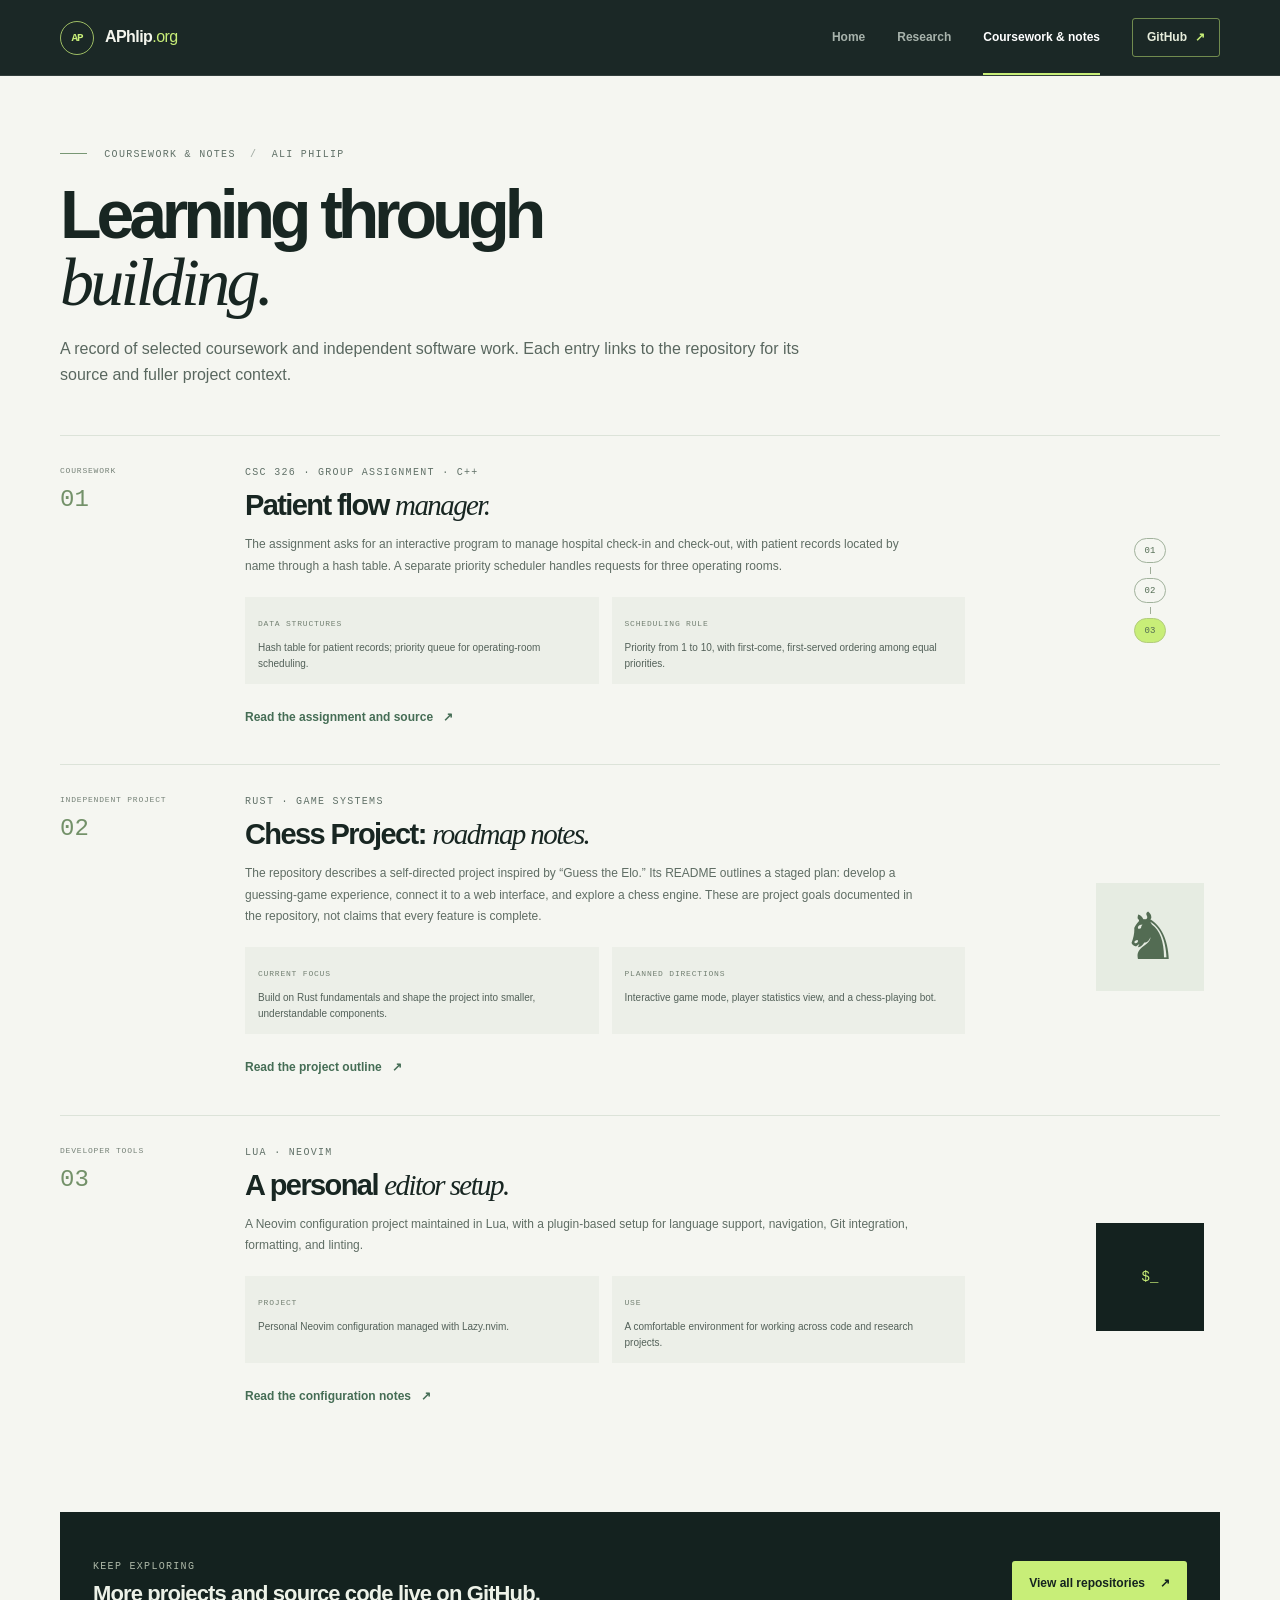
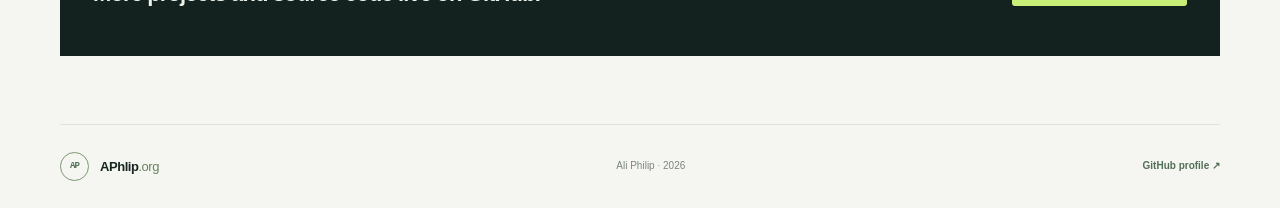
==== coursework.html @ 54583683 "Publish portfolio at account homepage" ====
<!doctype html>
<html lang="en">
<head>
  <meta charset="utf-8">
  <meta name="viewport" content="width=device-width, initial-scale=1">
  <meta name="theme-color" content="#14221f">
  <meta name="description" content="Ali Philip's selected coursework and independent project notes.">
  <title>Coursework &amp; Notes — APhlip.org</title>
  <link rel="stylesheet" href="styles.css">
  <script src="site.js" defer></script>
</head>
<body>
  <a class="skip-link" href="#main">Skip to content</a>
  <header class="site-header"><div class="header-inner">
    <a class="brand" href="index.html" aria-label="APhlip.org home"><span class="brand-mark">AP</span><span>APhlip<span class="brand-dot">.org</span></span></a>
    <button class="menu-toggle" type="button" aria-expanded="false" aria-controls="primary-nav"><span class="menu-icon" aria-hidden="true"></span><span class="sr-only">Toggle navigation</span></button>
    <nav class="primary-nav" id="primary-nav" aria-label="Main navigation"><a class="nav-link" href="index.html">Home</a><a class="nav-link" href="research.html">Research</a><a class="nav-link current" aria-current="page" href="coursework.html">Coursework &amp; notes</a><a class="nav-github" href="https://github.com/AliPhilip05" target="_blank" rel="noopener noreferrer">GitHub <span aria-hidden="true">↗</span></a></nav>
  </div></header>

  <main id="main">
    <section class="page-hero page-width compact-hero">
      <p class="eyebrow"><span class="eyebrow-rule"></span> COURSEWORK &amp; NOTES <span class="eyebrow-sep">/</span> ALI PHILIP</p>
      <h1>Learning through<br><em>building.</em></h1>
      <p class="hero-lede">A record of selected coursework and independent software work. Each entry links to the repository for its source and fuller project context.</p>
    </section>

    <section class="notes-list page-width">
      <article class="note-entry" id="patients">
        <div class="note-index"><span>COURSEWORK</span><strong>01</strong></div>
        <div class="note-content"><p class="eyebrow">CSC 326 · GROUP ASSIGNMENT · C++</p><h2>Patient flow <em>manager.</em></h2><p>The assignment asks for an interactive program to manage hospital check-in and check-out, with patient records located by name through a hash table. A separate priority scheduler handles requests for three operating rooms.</p>
          <div class="note-details"><div><span class="detail-label">DATA STRUCTURES</span><p>Hash table for patient records; priority queue for operating-room scheduling.</p></div><div><span class="detail-label">SCHEDULING RULE</span><p>Priority from 1 to 10, with first-come, first-served ordering among equal priorities.</p></div></div>
          <a class="text-link" href="https://github.com/AliPhilip05/Patients-Managment" target="_blank" rel="noopener noreferrer">Read the assignment and source <span aria-hidden="true">↗</span></a>
        </div>
        <div class="note-symbol note-symbol-queue" aria-hidden="true"><span>01</span><i></i><span>02</span><i></i><span>03</span></div>
      </article>

      <article class="note-entry" id="chess">
        <div class="note-index"><span>INDEPENDENT PROJECT</span><strong>02</strong></div>
        <div class="note-content"><p class="eyebrow">RUST · GAME SYSTEMS</p><h2>Chess Project: <em>roadmap notes.</em></h2><p>The repository describes a self-directed project inspired by “Guess the Elo.” Its README outlines a staged plan: develop a guessing-game experience, connect it to a web interface, and explore a chess engine. These are project goals documented in the repository, not claims that every feature is complete.</p>
          <div class="note-details"><div><span class="detail-label">CURRENT FOCUS</span><p>Build on Rust fundamentals and shape the project into smaller, understandable components.</p></div><div><span class="detail-label">PLANNED DIRECTIONS</span><p>Interactive game mode, player statistics view, and a chess-playing bot.</p></div></div>
          <a class="text-link" href="https://github.com/AliPhilip05/ChessProject" target="_blank" rel="noopener noreferrer">Read the project outline <span aria-hidden="true">↗</span></a>
        </div>
        <div class="note-symbol note-symbol-chess" aria-hidden="true">♞</div>
      </article>

      <article class="note-entry" id="tools">
        <div class="note-index"><span>DEVELOPER TOOLS</span><strong>03</strong></div>
        <div class="note-content"><p class="eyebrow">LUA · NEOVIM</p><h2>A personal <em>editor setup.</em></h2><p>A Neovim configuration project maintained in Lua, with a plugin-based setup for language support, navigation, Git integration, formatting, and linting.</p>
          <div class="note-details"><div><span class="detail-label">PROJECT</span><p>Personal Neovim configuration managed with Lazy.nvim.</p></div><div><span class="detail-label">USE</span><p>A comfortable environment for working across code and research projects.</p></div></div>
          <a class="text-link" href="https://github.com/AliPhilip05/vim-settings" target="_blank" rel="noopener noreferrer">Read the configuration notes <span aria-hidden="true">↗</span></a>
        </div>
        <div class="note-symbol note-symbol-editor" aria-hidden="true"><span>$_</span></div>
      </article>
    </section>

    <section class="notes-footer-callout page-width"><div><p class="eyebrow">KEEP EXPLORING</p><h2>More projects and source code live on GitHub.</h2></div><a class="button button-light" href="https://github.com/AliPhilip05?tab=repositories" target="_blank" rel="noopener noreferrer">View all repositories <span aria-hidden="true">↗</span></a></section>
  </main>
  <footer class="site-footer page-width"><a class="brand footer-brand" href="index.html"><span class="brand-mark">AP</span><span>APhlip<span class="brand-dot">.org</span></span></a><span>Ali Philip <span class="footer-sep">·</span> <span id="year">2026</span></span><a href="https://github.com/AliPhilip05" target="_blank" rel="noopener noreferrer">GitHub profile <span aria-hidden="true">↗</span></a></footer>
</body>
</html>
---- styles.css ----
:root {
  --ink:#182622;
  --ink-2:#35443e;
  --muted:#66736c;
  --quiet:#8a968f;
  --paper:#f5f6f1;
  --white:#fffefa;
  --line:#dce3d9;
  --dark:#14221f;
  --dark-2:#1c302b;
  --lime:#c8ee78;
  --green:#456d55;
  --mint:#d8e6dc;
  --serif:Georgia,"Times New Roman",serif;
  --sans:"DM Sans",Inter,-apple-system,BlinkMacSystemFont,"Segoe UI",sans-serif;
  --mono:"SFMono-Regular",Consolas,"Liberation Mono",monospace;
  --width:1160px
}
* {
  box-sizing:border-box
}
html {
  scroll-behavior:smooth;
  scroll-padding-top:92px
}
body {
  margin:0;
  background:var(--paper);
  color:var(--ink);
  font:15px/1.65 var(--sans);
  -webkit-font-smoothing:antialiased
}
a {
  color:inherit
}
.page-width {
  width:min(var(--width),calc(100% - 64px));
  margin-inline:auto
}
.sr-only {
  position:absolute;
  width:1px;
  height:1px;
  padding:0;
  margin:-1px;
  overflow:hidden;
  clip:rect(0,0,0,0);
  white-space:nowrap;
  border:0
}
.skip-link {
  position:fixed;
  z-index:100;
  top:12px;
  left:12px;
  padding:10px 14px;
  background:var(--lime);
  color:var(--dark);
  transform:translateY(-160%)
}
.skip-link:focus {
  transform:translateY(0)
}
.site-header {
  height:76px;
  position:sticky;
  top:0;
  z-index:20;
  background:rgba(20,34,31,.97);
  color:#f4f5ed;
  border-bottom:1px solid rgba(255,255,255,.1);
  backdrop-filter:blur(14px)
}
.header-inner {
  width:min(var(--width),calc(100% - 64px));
  height:100%;
  margin:auto;
  display:flex;
  align-items:center
}
.brand {
  display:inline-flex;
  align-items:center;
  gap:11px;
  color:inherit;
  text-decoration:none;
  font-size:16px;
  font-weight:750;
  letter-spacing:-.035em
}
.brand-mark {
  width:34px;
  height:34px;
  display:grid;
  place-items:center;
  border:1px solid rgba(200,238,120,.75);
  border-radius:50%;
  color:var(--lime);
  font:600 11px var(--mono);
  letter-spacing:-.1em
}
.brand-dot {
  color:var(--lime);
  font-weight:500
}
.primary-nav {
  height:100%;
  margin-left:auto;
  display:flex;
  align-items:center;
  gap:32px
}
.nav-link,.nav-github {
  height:100%;
  display:flex;
  align-items:center;
  text-decoration:none;
  font-size:12px;
  font-weight:600;
  color:#a8b3ac;
  transition:color .2s
}
.nav-link:hover,.nav-link.current,.nav-github:hover {
  color:#fff
}
.nav-link.current {
  position:relative
}
.nav-link.current:after {
  content:"";
  position:absolute;
  bottom:0;
  left:0;
  right:0;
  height:2px;
  background:var(--lime)
}
.nav-github {
  height:auto;
  padding:9px 14px;
  border:1px solid rgba(200,238,120,.5);
  border-radius:3px;
  color:#e7eddc;
  gap:8px
}
.nav-github span {
  color:var(--lime)
}
.menu-toggle {
  display:none
}
.hero {
  min-height:540px;
  padding-top:83px;
  padding-bottom:84px;
  display:grid;
  grid-template-columns:1fr .83fr;
  gap:9%;
  align-items:center
}
.eyebrow {
  margin:0 0 19px;
  color:#617168;
  font:10px/1.4 var(--mono);
  letter-spacing:.13em
}
.eyebrow-rule {
  display:inline-block;
  width:27px;
  height:1px;
  margin:0 10px 3px 0;
  background:#789774
}
.eyebrow-sep {
  padding-inline:7px;
  color:#9da89f
}
.hero h1,.page-hero h1 {
  margin:0;
  color:var(--ink);
  font-size:clamp(49px,6.2vw,77px);
  font-weight:550;
  letter-spacing:-.075em;
  line-height:.99
}
.hero h1 em,.page-hero h1 em,.section-heading h2 em,.research-article h2 em,.note-content h2 em {
  font-family:var(--serif);
  font-weight:400;
  letter-spacing:-.055em
}
.hero-lede {
  max-width:545px;
  margin:25px 0 26px;
  color:#59675f;
  font-size:17px;
  line-height:1.65
}
.hero-actions {
  display:flex;
  align-items:center;
  gap:25px;
  flex-wrap:wrap
}
.button {
  min-height:45px;
  padding:0 17px;
  display:inline-flex;
  align-items:center;
  justify-content:center;
  gap:15px;
  border-radius:3px;
  text-decoration:none;
  font-size:12px;
  font-weight:650;
  transition:transform .2s,background .2s
}
.button:hover {
  transform:translateY(-2px)
}
.button-dark {
  background:var(--dark);
  color:#f4f5ed
}
.button-dark span {
  color:var(--lime)
}
.button-light {
  background:var(--lime);
  color:var(--dark)
}
.button-light:hover {
  background:#d6f493
}
.text-link {
  display:inline-flex;
  align-items:center;
  gap:10px;
  text-decoration:none;
  color:var(--green);
  font-size:12px;
  font-weight:700
}
.text-link:hover,.card-links a:hover {
  color:#263d31
}
.hero-footnote {
  margin-top:53px;
  color:#7b887f;
  font:10px var(--mono);
  letter-spacing:.06em
}
.status-mark {
  display:inline-block;
  width:6px;
  height:6px;
  margin:0 9px 1px 0;
  border-radius:50%;
  background:#84a45f;
  box-shadow:0 0 0 4px #e3eadc
}
.hero-art {
  position:relative;
  height:355px;
  overflow:hidden;
  background:linear-gradient(145deg,#1c302b,#101a18);
  color:#dfe8d8;
  border:1px solid rgba(255,255,255,.08);
  border-radius:3px
}
.code-art:before {
  content:"";
  position:absolute;
  inset:0;
  pointer-events:none;
  background-image:linear-gradient(rgba(255,255,255,.025) 1px,transparent 1px),linear-gradient(90deg,rgba(255,255,255,.025) 1px,transparent 1px);
  background-size:27px 27px;
  mask-image:linear-gradient(to bottom,black,transparent 80%)
}
.code-window-top {
  position:relative;
  z-index:1;
  height:54px;
  padding:0 20px;
  display:flex;
  align-items:center;
  border-bottom:1px solid rgba(255,255,255,.1)
}
.window-dots {
  display:flex;
  gap:5px
}
.window-dots i {
  width:6px;
  height:6px;
  border-radius:50%;
  background:#60746a
}
.window-dots i:first-child {
  background:#d28b72
}
.window-dots i:nth-child(2) {
  background:#d2b474
}
.window-dots i:nth-child(3) {
  background:#85a77b
}
.code-tab {
  align-self:stretch;
  margin-left:17px;
  padding:0 12px;
  display:flex;
  align-items:center;
  gap:8px;
  border-bottom:1px solid var(--lime);
  background:rgba(255,255,255,.04);
  color:#e1e9dc;
  font:9px var(--mono)
}
.language-symbol {
  width:15px;
  height:15px;
  display:grid;
  place-items:center;
  border-radius:3px;
  background:#a8563a;
  color:#fff1e8;
  font:8px var(--mono)
}
.language-tag {
  margin-left:auto;
  color:#91a398;
  font:8px var(--mono);
  letter-spacing:.09em
}
.code-editor {
  position:relative;
  z-index:1;
  padding:19px 22px 0;
  display:grid;
  grid-template-columns:24px 1fr;
  gap:14px
}
.code-gutter {
  padding-top:1px;
  display:flex;
  flex-direction:column;
  gap:0;
  color:#5f7469;
  font:9px/1.7 var(--mono);
  text-align:right
}
.code-block {
  margin:0;
  overflow:hidden;
  color:#d4e0d4;
  font:9px/1.7 var(--mono);
  white-space:pre
}
.code-block code {
  font:inherit
}
.code-purple {
  color:#c4a6e8
}
.code-blue {
  color:#9dcbe0
}
.code-string {
  color:#c9df91
}
.terminal-preview {
  position:relative;
  z-index:1;
  height:34px;
  margin:12px 22px 0 60px;
  padding:0 10px;
  display:flex;
  align-items:center;
  gap:13px;
  background:rgba(7,14,12,.55);
  border:1px solid rgba(255,255,255,.08);
  color:#8d9f92;
  font:8px var(--mono)
}
.terminal-preview strong {
  color:#d8e5d7;
  font:inherit
}
.terminal-output {
  margin-left:auto;
  display:flex;
  align-items:center;
  gap:6px
}
.terminal-output b {
  color:var(--lime);
  font-size:7px
}
.art-caption {
  position:absolute;
  right:22px;
  bottom:16px;
  left:22px;
  padding-top:10px;
  display:flex;
  justify-content:space-between;
  border-top:1px solid rgba(255,255,255,.15);
  color:#a8b8aa;
  font:8px var(--mono);
  letter-spacing:.1em
}
.selected-work {
  padding-top:25px;
  padding-bottom:76px;
  border-top:1px solid var(--line)
}
.section-heading {
  display:flex;
  align-items:end;
  justify-content:space-between;
  margin-bottom:25px
}
.section-heading .eyebrow {
  margin-bottom:11px
}
.section-heading h2,.research-article h2,.note-content h2 {
  margin:0;
  font-size:35px;
  line-height:1.13;
  font-weight:550;
  letter-spacing:-.055em
}
.heading-link {
  margin-bottom:8px
}
.project-grid {
  display:grid;
  grid-template-columns:repeat(3,minmax(0,1fr));
  gap:17px
}
.project-card {
  min-height:416px;
  position:relative;
  padding:20px 21px 18px;
  display:flex;
  flex-direction:column;
  background:var(--white);
  border:1px solid var(--line);
  border-radius:3px;
  transition:transform .22s,border-color .22s,box-shadow .22s
}
.project-card:hover {
  transform:translateY(-4px);
  border-color:#bfcec0;
  box-shadow:0 12px 24px rgba(28,48,43,.06)
}
.project-featured {
  background:#f0f3ec
}
.project-meta {
  display:flex;
  justify-content:space-between;
  align-items:center;
  color:#7a877d;
  font:9px var(--mono);
  letter-spacing:.08em
}
.project-number {
  color:#526f59
}
.project-art {
  height:112px;
  margin:18px 0 14px;
  position:relative;
  overflow:hidden;
  display:flex;
  align-items:center;
  justify-content:center;
  background:#e7ede3
}
.project-art-galaxy {
  background:radial-gradient(ellipse at center,#dbe8cf 0,#e7ede3 47%,#e7ede3 100%)
}
.mini-orbit {
  position:absolute;
  width:150px;
  height:50px;
  border:1px solid #91a989;
  border-radius:50%;
  transform:rotate(-18deg)
}
.mini-orbit:after {
  content:"";
  position:absolute;
  inset:-15px -20px;
  border:1px solid rgba(102,139,107,.45);
  border-radius:50%;
  transform:rotate(33deg)
}
.mini-core {
  position:absolute;
  width:17px;
  height:17px;
  border-radius:50%;
  background:#6c8a5d;
  box-shadow:0 0 18px #a2bd7c
}
.mini-point {
  position:absolute;
  top:23px;
  right:31%;
  width:5px;
  height:5px;
  background:#506c54;
  border-radius:50%
}
.project-art-chess {
  gap:0;
  background:#e7e8df;
  color:#293a32
}
.project-art-chess>span {
  font-size:53px;
  line-height:1;
  font-family:serif
}
.project-art-chess i {
  width:22px;
  height:22px;
  margin-left:-4px;
  background:#b8c6b1
}
.project-art-chess i:nth-of-type(2) {
  background:#dbe4d7
}
.project-art-chess i:nth-of-type(3) {
  background:#8ea38c
}
.project-art-chess i:nth-of-type(4) {
  background:#dbe4d7
}
.project-art-queue {
  gap:8px;
  background:#e7ede3
}
.queue-node {
  width:37px;
  height:37px;
  display:grid;
  place-items:center;
  border:1px solid #9eafa0;
  border-radius:50%;
  color:#48614e;
  font:9px var(--mono)
}
.queue-node-accent {
  background:#c8ee78;
  border-color:#a4c467
}
.queue-line {
  width:27px;
  height:1px;
  background:#a1b09e
}
.project-card h3 {
  margin:0 0 9px;
  font-size:19px;
  line-height:1.28;
  font-weight:650;
  letter-spacing:-.035em
}
.project-card>p {
  margin:0;
  color:#68756d;
  font-size:12px;
  line-height:1.6
}
.tag-list {
  display:flex;
  flex-wrap:wrap;
  gap:6px;
  margin-top:14px
}
.tag-list span {
  padding:4px 7px;
  border:1px solid #dce4d9;
  color:#718074;
  font:8px var(--mono);
  letter-spacing:.02em
}
.card-links {
  margin-top:auto;
  padding-top:16px;
  display:flex;
  justify-content:space-between;
  gap:12px;
  border-top:1px solid #e2e7e0
}
.card-links a {
  color:#506e56;
  text-decoration:none;
  font-size:10px;
  font-weight:700;
  white-space:nowrap
}
.card-links a span {
  color:#7a9a63
}
.crosslink {
  min-height:190px;
  margin-bottom:65px;
  padding:33px 39px;
  display:flex;
  align-items:center;
  gap:25px;
  background:var(--dark);
  color:#edf2e8;
  border-radius:3px
}
.crosslink-mark {
  flex:0 0 58px;
  width:58px;
  height:58px;
  display:grid;
  place-items:center;
  border:1px solid rgba(200,238,120,.55);
  border-radius:50%;
  color:var(--lime);
  font:20px var(--serif)
}
.crosslink-mark span {
  font:10px var(--mono)
}
.crosslink-copy {
  flex:1
}
.crosslink-copy .eyebrow {
  margin:0 0 8px;
  color:#adbbab
}
.crosslink-copy h2,.notes-footer-callout h2 {
  margin:0;
  font-size:24px;
  line-height:1.2;
  font-weight:550;
  letter-spacing:-.04em
}
.crosslink-copy>p:last-child {
  margin:7px 0 0;
  color:#aab7aa;
  font-size:12px
}
.crosslink-actions {
  flex:none;
  display:flex;
  flex-direction:column;
  align-items:flex-start;
  gap:10px
}
.crosslink .button {
  flex:none
}
.crosslink-repo-link {
  color:#c4d1bf;
  font-size:10px;
  font-weight:650;
  text-decoration:none
}
.crosslink-repo-link:hover {
  color:var(--lime)
}
.next-steps {
  margin-bottom:71px;
  display:grid;
  grid-template-columns:1fr 1fr;
  gap:16px
}
.next-card {
  min-height:110px;
  padding:18px 46px 18px 20px;
  position:relative;
  display:flex;
  flex-direction:column;
  justify-content:center;
  gap:7px;
  background:#ebefe8;
  border:1px solid var(--line);
  text-decoration:none;
  transition:background .2s
}
.next-card:hover {
  background:#e3eadf
}
.next-index {
  color:#718075;
  font:9px var(--mono);
  letter-spacing:.1em
}
.next-card strong {
  font-size:14px;
  font-weight:600
}
.next-arrow {
  position:absolute;
  right:19px;
  top:22px;
  color:#688160
}
.site-footer {
  min-height:84px;
  padding-block:18px;
  display:flex;
  align-items:center;
  justify-content:space-between;
  gap:20px;
  border-top:1px solid var(--line);
  color:#7a867e;
  font-size:10px
}
.footer-brand {
  color:var(--ink);
  font-size:13px
}
.footer-brand .brand-mark {
  width:29px;
  height:29px;
  border-color:#7c9872;
  color:#526e53;
  font-size:9px
}
.footer-brand .brand-dot {
  color:#688160
}
.site-footer>a:last-child {
  color:#536e57;
  text-decoration:none;
  font-weight:600
}
.footer-sep {
  color:#a0aaa1
}
.page-hero {
  padding-top:72px;
  padding-bottom:46px
}
.page-hero h1 {
  font-size:clamp(47px,5.6vw,68px)
}
.page-hero .hero-lede {
  max-width:740px;
  margin-top:19px;
  font-size:16px
}
.page-hero .hero-actions {
  margin-top:24px
}
.research-stats {
  margin-top:47px;
  padding-top:20px;
  display:grid;
  grid-template-columns:1fr 1fr 1fr;
  border-top:1px solid var(--line)
}
.research-stats>div {
  min-height:68px;
  padding:0 20px;
  display:flex;
  flex-direction:column;
  gap:4px;
  border-left:1px solid var(--line)
}
.research-stats>div:first-child {
  padding-left:0;
  border:0
}
.research-stats strong {
  font:20px var(--mono);
  color:#46654d
}
.research-stats span {
  color:#768278;
  font-size:10px
}
.research-stats>div:last-child strong {
  font-size:13px;
  letter-spacing:.04em;
  padding-top:4px
}
.research-layout {
  padding-top:12px;
  padding-bottom:85px;
  display:grid;
  grid-template-columns:190px 1fr;
  gap:68px;
  border-top:1px solid var(--line)
}
.research-aside {
  position:sticky;
  top:105px;
  align-self:start;
  padding-top:30px;
  display:flex;
  flex-direction:column;
  gap:14px
}
.research-aside .eyebrow {
  margin-bottom:4px
}
.research-aside>a {
  display:flex;
  gap:12px;
  color:#819087;
  text-decoration:none;
  font:9px var(--mono)
}
.research-aside>a:hover {
  color:#3c6548
}
.research-aside>a span {
  font:11px var(--sans)
}
.research-article {
  max-width:790px
}
.article-section {
  padding:30px 0 37px;
  border-bottom:1px solid var(--line);
  scroll-margin-top:95px
}
.article-section .eyebrow {
  margin-bottom:12px
}
.research-article h2 {
  max-width:700px;
  font-size:31px
}
.research-article p:not(.eyebrow) {
  color:#5f6d64;
  font-size:13px;
  line-height:1.78
}
.research-article h2+p {
  margin-top:18px
}
.data-table-wrap {
  overflow-x:auto;
  margin:18px 0
}
.data-table {
  width:100%;
  border-collapse:collapse;
  background:#fffefa;
  font-size:12px
}
.data-table th,.data-table td {
  padding:12px 14px;
  text-align:left;
  border-bottom:1px solid #e3e8e0
}
.data-table th {
  color:#758178;
  font:9px var(--mono);
  letter-spacing:.1em
}
.data-table td:last-child {
  font-family:var(--mono);
  color:#415d47
}
.cas-grid {
  margin-top:22px;
  display:grid;
  grid-template-columns:repeat(3,1fr);
  gap:12px
}
.cas-card {
  min-height:180px;
  padding:16px;
  background:#fffefa;
  border:1px solid var(--line)
}
.cas-letter {
  width:29px;
  height:29px;
  display:grid;
  place-items:center;
  border-radius:50%;
  background:#e5eddf;
  color:#507153;
  font:13px var(--mono)
}
.cas-card h3 {
  margin:11px 0 3px;
  font-size:14px
}
.cas-card p {
  margin:0;
  font-size:10px!important;
  line-height:1.55!important
}
.equation {
  margin-top:14px;
  color:#46644b;
  font:10px var(--mono)
}
.limit-list {
  padding-left:18px;
  color:#5f6d64;
  font-size:12px;
  line-height:1.8
}
.limit-list li {
  padding-left:4px;
  margin:7px 0
}
.note-callout {
  margin-top:19px;
  padding:13px 16px;
  display:flex;
  gap:12px;
  background:#e9eee5;
  border-left:2px solid #89a36e
}
.callout-mark {
  flex:none;
  width:19px;
  height:19px;
  display:grid;
  place-items:center;
  border-radius:50%;
  background:#d5e2cc;
  color:#46644b;
  font:11px var(--serif)
}
.note-callout p {
  margin:0!important;
  font-size:11px!important
}
.article-actions {
  margin-top:25px;
  display:flex;
  align-items:center;
  gap:20px;
  flex-wrap:wrap
}
.compact-hero {
  padding-bottom:43px
}
.compact-hero .hero-lede {
  margin-bottom:0
}
.notes-list {
  padding-top:4px;
  padding-bottom:68px
}
.note-entry {
  padding:30px 0 36px;
  display:grid;
  grid-template-columns:150px minmax(0,1fr) 140px;
  gap:35px;
  border-top:1px solid var(--line);
  scroll-margin-top:95px
}
.note-index {
  display:flex;
  flex-direction:column;
  gap:11px
}
.note-index span {
  color:#758177;
  font:8px var(--mono);
  letter-spacing:.1em
}
.note-index strong {
  color:#739169;
  font:24px var(--mono)
}
.note-content .eyebrow {
  margin-bottom:9px
}
.note-content h2 {
  font-size:29px
}
.note-content>p:not(.eyebrow) {
  max-width:680px;
  color:#5f6d64;
  font-size:12px;
  line-height:1.78
}
.note-details {
  max-width:720px;
  margin:20px 0;
  display:grid;
  grid-template-columns:1fr 1fr;
  gap:13px
}
.note-details>div {
  padding:12px 13px;
  background:#ecefe8
}
.detail-label {
  color:#738072;
  font:8px var(--mono);
  letter-spacing:.1em
}
.note-details p {
  margin:6px 0 0;
  color:#536159;
  font-size:10px;
  line-height:1.6
}
.note-symbol {
  align-self:center;
  justify-self:center;
  position:relative;
  width:108px;
  height:108px;
  display:grid;
  place-items:center;
  background:#e6ece2;
  color:#536c53
}
.note-symbol-queue {
  display:flex;
  flex-direction:column;
  gap:4px;
  width:62px;
  height:118px;
  background:transparent;
  font:9px var(--mono)
}
.note-symbol-queue span {
  width:32px;
  height:25px;
  display:grid;
  place-items:center;
  border:1px solid #a1b29c;
  border-radius:20px
}
.note-symbol-queue span:last-child {
  background:var(--lime);
  border-color:#b2cc7d
}
.note-symbol-queue i {
  width:1px;
  height:7px;
  background:#9fad99
}
.note-symbol-chess {
  font:65px var(--serif)
}
.note-symbol-editor {
  background:var(--dark);
  color:var(--lime);
  font:14px var(--mono)
}
.notes-footer-callout {
  margin-bottom:68px;
  min-height:144px;
  padding:27px 33px;
  display:flex;
  align-items:center;
  justify-content:space-between;
  gap:24px;
  background:var(--dark);
  color:#edf2e8
}
.notes-footer-callout .eyebrow {
  margin-bottom:7px;
  color:#aeb9a8
}
.notes-footer-callout h2 {
  max-width:550px;
  font-size:22px
}
.notes-footer-callout .button {
  flex:none
}
@media(max-width:900px) {
  .hero {
    gap:5%;
    grid-template-columns:1fr .78fr
  }
  .hero-art {
    height:320px
  }
  .project-grid {
    grid-template-columns:repeat(2,minmax(0,1fr))
  }
  .project-card:last-child {
    grid-column:1/-1;
    min-height:360px
  }
  .project-card:last-child .project-art {
    height:100px
  }
  .research-layout {
    grid-template-columns:145px 1fr;
    gap:35px
  }
  .note-entry {
    grid-template-columns:120px minmax(0,1fr) 88px;
    gap:20px
  }
  .note-symbol {
    transform:scale(.85)
  }
}
@media(max-width:650px) {
  .page-width,.header-inner {
    width:calc(100% - 38px)
  }
  .site-header {
    height:68px
  }
  .brand {
    font-size:15px
  }
  .menu-toggle {
    width:40px;
    height:40px;
    margin-left:auto;
    display:grid;
    place-items:center;
    border:1px solid rgba(255,255,255,.18);
    border-radius:3px;
    background:transparent;
    color:white
  }
  .menu-icon,.menu-icon:before,.menu-icon:after {
    position:relative;
    display:block;
    width:16px;
    height:1px;
    background:#e5eddf;
    transition:transform .2s
  }
  .menu-icon:before,.menu-icon:after {
    content:"";
    position:absolute;
    left:0
  }
  .menu-icon:before {
    top:-5px
  }
  .menu-icon:after {
    top:5px
  }
  .menu-toggle[aria-expanded=true] .menu-icon {
    background:transparent
  }
  .menu-toggle[aria-expanded=true] .menu-icon:before {
    top:0;
    transform:rotate(45deg)
  }
  .menu-toggle[aria-expanded=true] .menu-icon:after {
    top:0;
    transform:rotate(-45deg)
  }
  .primary-nav {
    height:auto;
    position:absolute;
    top:67px;
    left:0;
    right:0;
    padding:9px 19px 18px;
    display:none;
    align-items:stretch;
    gap:0;
    background:var(--dark);
    border-bottom:1px solid rgba(255,255,255,.12)
  }
  .primary-nav.is-open {
    display:flex;
    flex-direction:column
  }
  .nav-link {
    height:42px;
    border-bottom:1px solid rgba(255,255,255,.08)
  }
  .nav-link.current:after {
    right:auto;
    width:24px
  }
  .nav-github {
    width:max-content;
    margin-top:12px
  }
  .hero {
    padding-top:54px;
    padding-bottom:58px;
    grid-template-columns:1fr;
    gap:35px
  }
  .hero h1 {
    font-size:58px
  }
  .hero-lede {
    font-size:15px
  }
  .hero-footnote {
    margin-top:35px
  }
  .hero-art {
    height:275px
  }
  .code-window-top {
    padding-inline:14px
  }
  .code-editor {
    padding:17px 14px 0;
    grid-template-columns:20px 1fr;
    gap:9px
  }
  .code-block {
    font-size:7.5px
  }
  .terminal-preview {
    margin-left:43px;
    margin-right:14px;
    gap:8px;
    font-size:7px
  }
  .art-caption {
    right:14px;
    left:14px
  }
  .section-heading {
    align-items:flex-start;
    gap:10px
  }
  .section-heading h2 {
    font-size:30px
  }
  .heading-link {
    margin-top:30px;
    white-space:nowrap;
    font-size:10px
  }
  .project-grid {
    grid-template-columns:1fr
  }
  .project-card,.project-card:last-child {
    min-height:0;
    grid-column:auto;
    padding:17px
  }
  .project-art,.project-card:last-child .project-art {
    height:100px
  }
  .project-card h3 {
    font-size:18px
  }
  .project-card>p {
    min-height:0
  }
  .card-links a {
    font-size:9px
  }
  .crosslink {
    margin-bottom:47px;
    padding:24px 21px;
    align-items:flex-start;
    flex-wrap:wrap;
    gap:16px
  }
  .crosslink-mark {
    width:45px;
    height:45px;
    flex-basis:45px
  }
  .crosslink-copy {
    min-width:calc(100% - 65px)
  }
  .crosslink-copy h2 {
    font-size:20px
  }
  .crosslink-copy>p:last-child {
    font-size:11px
  }
  .crosslink-actions {
    margin-left:61px
  }
  .crosslink .button {
    margin-left:0
  }
  .next-steps {
    grid-template-columns:1fr;
    gap:10px;
    margin-bottom:48px
  }
  .site-footer {
    min-height:100px;
    display:grid;
    grid-template-columns:1fr auto;
    gap:12px
  }
  .site-footer>span {
    grid-column:2;
    grid-row:1
  }
  .site-footer>a:last-child {
    grid-column:1/-1
  }
  .page-hero {
    padding-top:48px;
    padding-bottom:34px
  }
  .page-hero h1 {
    font-size:48px
  }
  .page-hero .hero-lede {
    font-size:14px
  }
  .research-stats {
    margin-top:32px;
    grid-template-columns:1fr;
    gap:14px
  }
  .research-stats>div,.research-stats>div:first-child {
    min-height:0;
    padding:0;
    display:grid;
    grid-template-columns:100px 1fr;
    align-items:center;
    border:0
  }
  .research-stats strong {
    font-size:17px
  }
  .research-stats>div:last-child strong {
    font-size:11px
  }
  .research-layout {
    padding-top:0;
    grid-template-columns:1fr;
    gap:0
  }
  .research-aside {
    position:static;
    padding:20px 0 14px;
    display:grid;
    grid-template-columns:1fr 1fr;
    gap:10px
  }
  .research-aside .eyebrow {
    grid-column:1/-1;
    margin:0
  }
  .research-aside>a {
    gap:7px
  }
  .research-aside>a span {
    font-size:10px
  }
  .article-section {
    padding:23px 0 29px
  }
  .research-article h2 {
    font-size:27px
  }
  .research-article p:not(.eyebrow) {
    font-size:12px
  }
  .cas-grid {
    grid-template-columns:1fr
  }
  .cas-card {
    min-height:0
  }
  .cas-card p {
    font-size:11px!important
  }
  .note-entry {
    padding:24px 0 28px;
    grid-template-columns:1fr;
    gap:13px
  }
  .note-index {
    flex-direction:row;
    align-items:center;
    justify-content:space-between
  }
  .note-index strong {
    font-size:17px
  }
  .note-content h2 {
    font-size:26px
  }
  .note-symbol {
    display:none
  }
  .note-details {
    grid-template-columns:1fr
  }
  .notes-footer-callout {
    padding:23px 20px;
    align-items:flex-start;
    flex-direction:column
  }
  .notes-footer-callout h2 {
    font-size:20px
  }
  .notes-footer-callout .button {
    margin-top:0
  }
  .article-actions {
    align-items:flex-start;
    flex-direction:column
  }
}
@media(prefers-reduced-motion:reduce) {
  html {
    scroll-behavior:auto
  }
  *,*:before,*:after {
    transition-duration:.01ms!important;
    animation-duration:.01ms!important;
    animation-iteration-count:1!important
  }
}
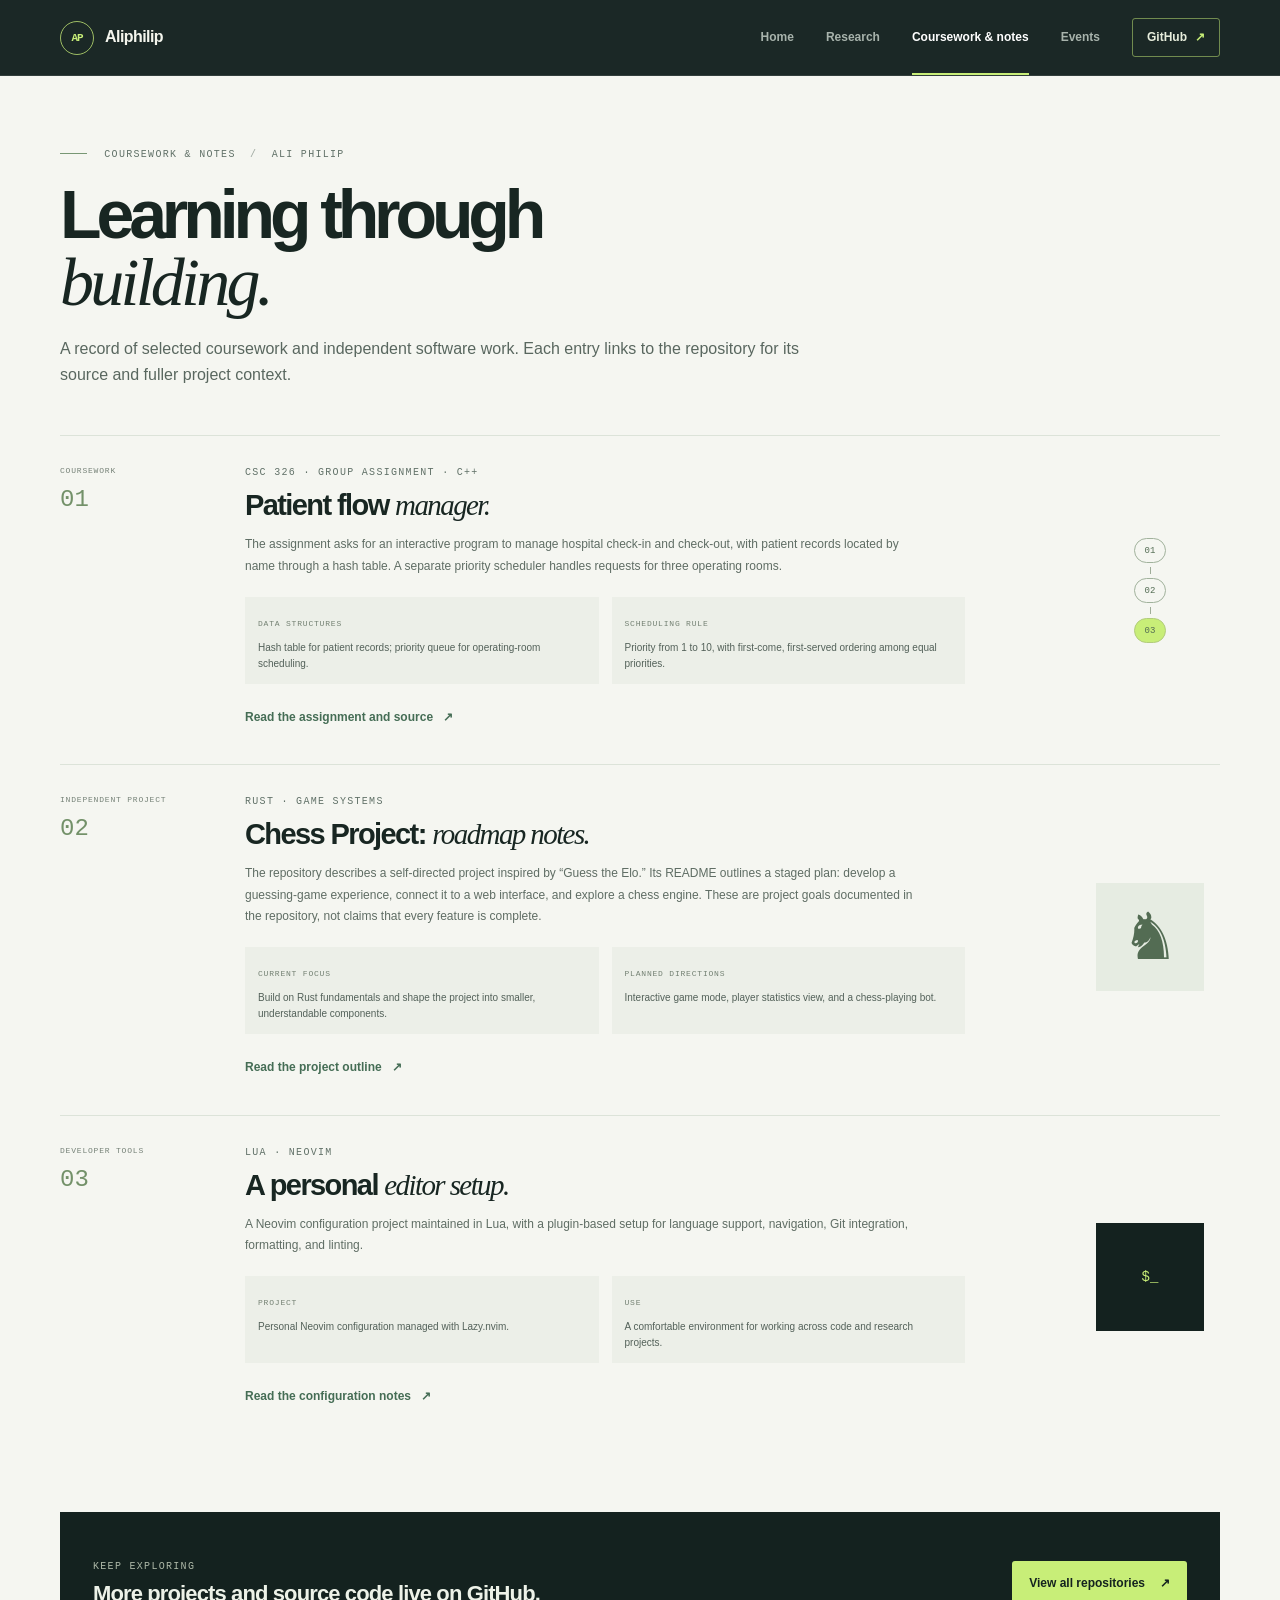
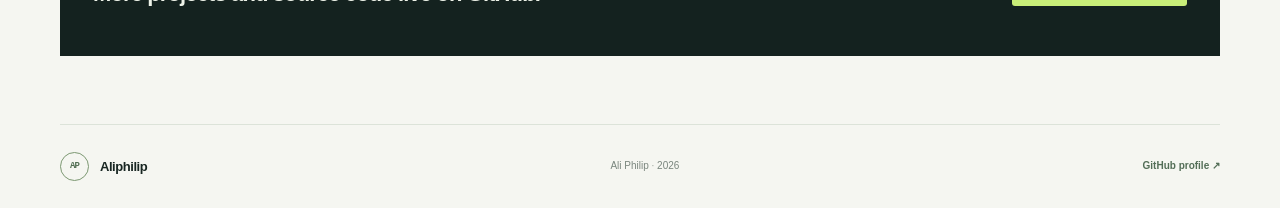
==== commit ad55c2f9: "Update Aliphilip portfolio with HackRU and Astrolings" ====
--- a/coursework.html
+++ b/coursework.html
@@ -5,16 +5,16 @@
   <meta name="viewport" content="width=device-width, initial-scale=1">
   <meta name="theme-color" content="#14221f">
   <meta name="description" content="Ali Philip's selected coursework and independent project notes.">
-  <title>Coursework &amp; Notes — APhlip.org</title>
+  <title>Coursework &amp; Notes — Aliphilip</title>
   <link rel="stylesheet" href="styles.css">
   <script src="site.js" defer></script>
 </head>
 <body>
   <a class="skip-link" href="#main">Skip to content</a>
   <header class="site-header"><div class="header-inner">
-    <a class="brand" href="index.html" aria-label="APhlip.org home"><span class="brand-mark">AP</span><span>APhlip<span class="brand-dot">.org</span></span></a>
+    <a class="brand" href="index.html" aria-label="Aliphilip home"><span class="brand-mark">AP</span><span>Aliphilip</span></a>
     <button class="menu-toggle" type="button" aria-expanded="false" aria-controls="primary-nav"><span class="menu-icon" aria-hidden="true"></span><span class="sr-only">Toggle navigation</span></button>
-    <nav class="primary-nav" id="primary-nav" aria-label="Main navigation"><a class="nav-link" href="index.html">Home</a><a class="nav-link" href="research.html">Research</a><a class="nav-link current" aria-current="page" href="coursework.html">Coursework &amp; notes</a><a class="nav-github" href="https://github.com/AliPhilip05" target="_blank" rel="noopener noreferrer">GitHub <span aria-hidden="true">↗</span></a></nav>
+    <nav class="primary-nav" id="primary-nav" aria-label="Main navigation"><a class="nav-link" href="index.html">Home</a><a class="nav-link" href="research.html">Research</a><a class="nav-link current" aria-current="page" href="coursework.html">Coursework &amp; notes</a><a class="nav-link" href="index.html#events">Events</a><a class="nav-github" href="https://github.com/AliPhilip05" target="_blank" rel="noopener noreferrer">GitHub <span aria-hidden="true">↗</span></a></nav>
   </div></header>
 
   <main id="main">
@@ -55,6 +55,6 @@
 
     <section class="notes-footer-callout page-width"><div><p class="eyebrow">KEEP EXPLORING</p><h2>More projects and source code live on GitHub.</h2></div><a class="button button-light" href="https://github.com/AliPhilip05?tab=repositories" target="_blank" rel="noopener noreferrer">View all repositories <span aria-hidden="true">↗</span></a></section>
   </main>
-  <footer class="site-footer page-width"><a class="brand footer-brand" href="index.html"><span class="brand-mark">AP</span><span>APhlip<span class="brand-dot">.org</span></span></a><span>Ali Philip <span class="footer-sep">·</span> <span id="year">2026</span></span><a href="https://github.com/AliPhilip05" target="_blank" rel="noopener noreferrer">GitHub profile <span aria-hidden="true">↗</span></a></footer>
+  <footer class="site-footer page-width"><a class="brand footer-brand" href="index.html"><span class="brand-mark">AP</span><span>Aliphilip</span></a><span>Ali Philip <span class="footer-sep">·</span> <span id="year">2026</span></span><a href="https://github.com/AliPhilip05" target="_blank" rel="noopener noreferrer">GitHub profile <span aria-hidden="true">↗</span></a></footer>
 </body>
 </html>
--- a/styles.css
+++ b/styles.css
@@ -435,7 +435,7 @@
 }
 .project-grid {
   display:grid;
-  grid-template-columns:repeat(3,minmax(0,1fr));
+  grid-template-columns:repeat(2,minmax(0,1fr));
   gap:17px
 }
 .project-card {
@@ -543,6 +543,87 @@
   gap:8px;
   background:#e7ede3
 }
+.project-art-astrolings {
+  background:#efeaf5
+}
+.project-art-astrolings img {
+  width:120px;
+  height:120px;
+  object-fit:contain
+}
+.prototype-status {
+  margin-top:auto;
+  padding-top:16px;
+  display:flex;
+  align-items:center;
+  gap:8px;
+  color:#725193;
+  font:10px var(--mono);
+  border-top:1px solid #e2e7e0
+}
+.prototype-dot {
+  width:6px;
+  height:6px;
+  border-radius:50%;
+  background:#8b48ff
+}
+.events-section {
+  padding-top:28px;
+  padding-bottom:72px;
+  border-top:1px solid var(--line)
+}
+.event-card {
+  display:grid;
+  grid-template-columns:155px minmax(0,1fr);
+  background:var(--white);
+  border:1px solid var(--line);
+  border-radius:3px
+}
+.event-date {
+  padding:30px 20px;
+  display:flex;
+  flex-direction:column;
+  gap:6px;
+  color:var(--mint);
+  background:var(--dark);
+  font:10px var(--mono);
+  text-align:center
+}
+.event-date strong {
+  color:var(--lime);
+  font:40px/1.3 var(--serif)
+}
+.event-duration {
+  margin-top:15px;
+  padding-top:13px;
+  border-top:1px solid rgba(216,230,220,.2)
+}
+.event-content {
+  padding:29px 32px
+}
+.event-content .eyebrow {
+  margin-top:0
+}
+.event-content h3 {
+  margin:0 0 13px;
+  font-size:25px;
+  line-height:1.25;
+  letter-spacing:-.035em
+}
+.event-content>p:not(.eyebrow) {
+  color:var(--muted);
+  font-size:13px;
+  line-height:1.75
+}
+.event-content strong {
+  color:var(--ink-2)
+}
+.event-links {
+  display:flex;
+  flex-wrap:wrap;
+  gap:14px 26px;
+  margin-top:20px
+}
 .queue-node {
   width:37px;
   height:37px;
@@ -1085,13 +1166,6 @@
   }
   .project-grid {
     grid-template-columns:repeat(2,minmax(0,1fr))
-  }
-  .project-card:last-child {
-    grid-column:1/-1;
-    min-height:360px
-  }
-  .project-card:last-child .project-art {
-    height:100px
   }
   .research-layout {
     grid-template-columns:145px 1fr;
@@ -1256,6 +1330,33 @@
   .card-links a {
     font-size:9px
   }
+  .event-card {
+    grid-template-columns:1fr
+  }
+  .event-date {
+    padding:18px;
+    display:grid;
+    grid-template-columns:auto 1fr;
+    text-align:left;
+    align-items:center;
+    gap:6px 18px
+  }
+  .event-date strong {
+    grid-column:1;
+    grid-row:2;
+    font-size:30px
+  }
+  .event-duration {
+    margin:0;
+    padding:0;
+    border:0
+  }
+  .event-content {
+    padding:22px
+  }
+  .event-content h3 {
+    font-size:22px
+  }
   .crosslink {
     margin-bottom:47px;
     padding:24px 21px;
